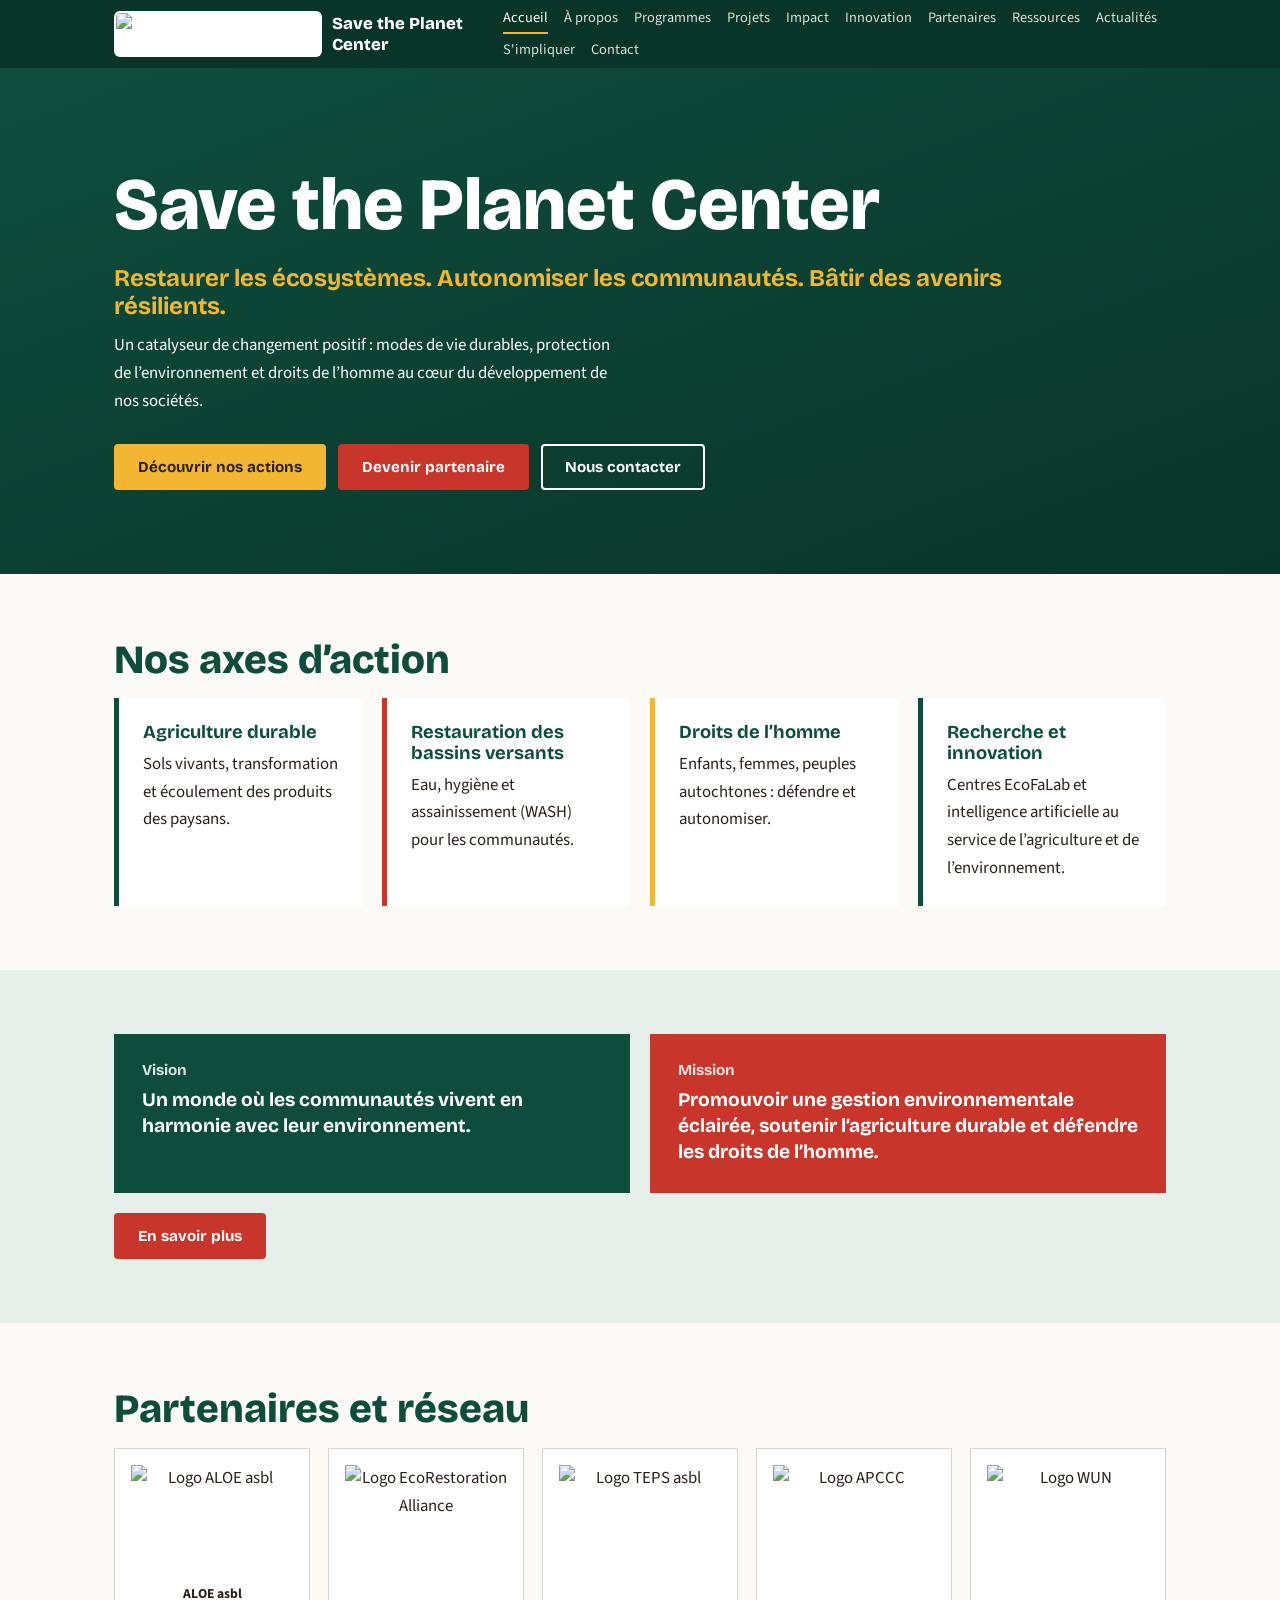
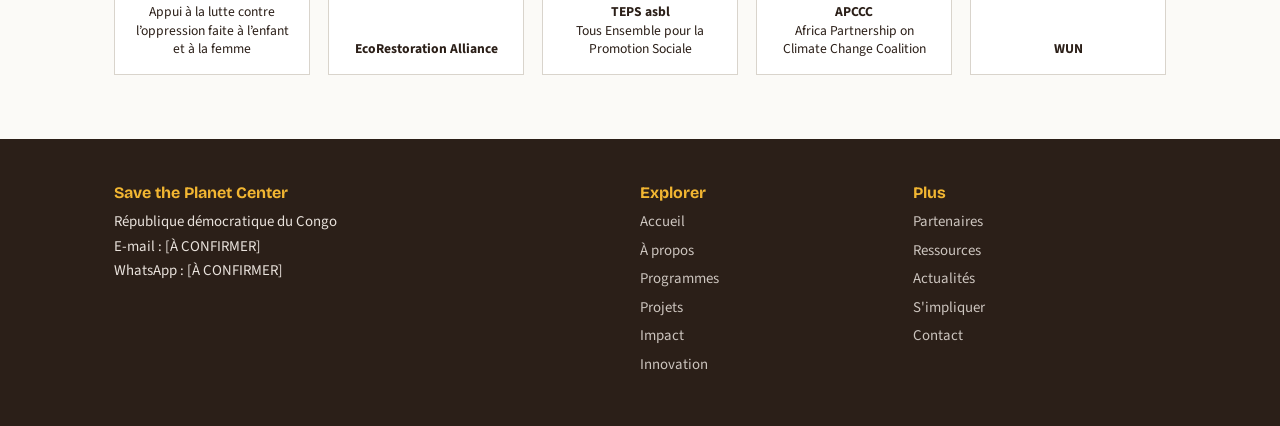
==== index.html @ e51d1721 "Add files via upload" ====
<!DOCTYPE html><html lang="fr"><head><meta charset="utf-8"><meta name="viewport" content="width=device-width,initial-scale=1"><title>Accueil | Save the Planet Center</title><meta name="description" content="Save the Planet Center : environnement, agriculture durable et droits de l’homme en République démocratique du Congo."><link rel="preconnect" href="https://fonts.googleapis.com"><link href="https://fonts.googleapis.com/css2?family=Bricolage+Grotesque:opsz,wght@12..96,700;12..96,800&family=Source+Sans+3:wght@400;600&display=swap" rel="stylesheet"><link rel="stylesheet" href="style.css"></head><body>
<header><div class="w nav"><a class="brand" href="index.html"><img src="images/logo.png" alt="Logo Save the Planet Center"><span>Save the Planet Center</span></a><button class="menu" aria-expanded="false" aria-controls="mn" onclick="var n=document.getElementById('mn');var o=n.classList.toggle('open');this.setAttribute('aria-expanded',o)">Menu</button><nav id="mn" aria-label="Menu principal"><ul><li><a href="index.html" aria-current=page>Accueil</a></li><li><a href="about.html">À propos</a></li><li><a href="programs.html">Programmes</a></li><li><a href="projects.html">Projets</a></li><li><a href="impact.html">Impact</a></li><li><a href="innovation.html">Innovation</a></li><li><a href="partners.html">Partenaires</a></li><li><a href="resources.html">Ressources</a></li><li><a href="news.html">Actualités</a></li><li><a href="get-involved.html">S'impliquer</a></li><li><a href="contact.html">Contact</a></li></ul></nav></div></header>
<main><section class="hero"><div class="w"><h1>Save the Planet Center</h1><p class="tag">Restaurer les écosystèmes. Autonomiser les communautés. Bâtir des avenirs résilients.</p>
<p>Un catalyseur de changement positif : modes de vie durables, protection de l’environnement et droits de l’homme au cœur du développement de nos sociétés.</p>
<div class="cta"><a class="btn sun" href="programs.html">Découvrir nos actions</a><a class="btn red" href="get-involved.html">Devenir partenaire</a><a class="btn gh" href="contact.html">Nous contacter</a></div></div></section>
<section><div class="w"><h2>Nos axes d’action</h2><div class="g g4"><article class="card"><h3>Agriculture durable</h3><p>Sols vivants, transformation et écoulement des produits des paysans.</p></article><article class="card"><h3>Restauration des bassins versants</h3><p>Eau, hygiène et assainissement (WASH) pour les communautés.</p></article><article class="card"><h3>Droits de l’homme</h3><p>Enfants, femmes, peuples autochtones : défendre et autonomiser.</p></article><article class="card"><h3>Recherche et innovation</h3><p>Centres EcoFaLab et intelligence artificielle au service de l’agriculture et de l’environnement.</p></article></div></div></section>
<section class="alt"><div class="w"><div class="vm"><div><h3>Vision</h3><p>Un monde où les communautés vivent en harmonie avec leur environnement.</p></div><div><h3>Mission</h3><p>Promouvoir une gestion environnementale éclairée, soutenir l’agriculture durable et défendre les droits de l’homme.</p></div></div><p style="margin-top:20px"><a class="btn red" href="about.html">En savoir plus</a></p></div></section>
<section><div class="w"><h2>Partenaires et réseau</h2><div class="logos"><figure><img src="images/aloe.png" alt="Logo ALOE asbl"><figcaption><strong>ALOE asbl</strong><br>Appui à la lutte contre l’oppression faite à l’enfant et à la femme</figcaption></figure><figure><img src="images/eco-restoration-alliance.png" alt="Logo EcoRestoration Alliance"><figcaption><strong>EcoRestoration Alliance</strong></figcaption></figure><figure><img src="images/teps.png" alt="Logo TEPS asbl"><figcaption><strong>TEPS asbl</strong><br>Tous Ensemble pour la Promotion Sociale</figcaption></figure><figure><img src="images/apccc.png" alt="Logo APCCC"><figcaption><strong>APCCC</strong><br>Africa Partnership on Climate Change Coalition</figcaption></figure><figure><img src="images/wun.png" alt="Logo WUN"><figcaption><strong>WUN</strong></figcaption></figure></div></div></section></main>
<footer><div class="w g"><div><h4>Save the Planet Center</h4><p>République démocratique du Congo<br>E-mail : [À CONFIRMER]<br>WhatsApp : [À CONFIRMER]</p></div><div><h4>Explorer</h4><a href="index.html">Accueil</a><a href="about.html">À propos</a><a href="programs.html">Programmes</a><a href="projects.html">Projets</a><a href="impact.html">Impact</a><a href="innovation.html">Innovation</a></div><div><h4>Plus</h4><a href="partners.html">Partenaires</a><a href="resources.html">Ressources</a><a href="news.html">Actualités</a><a href="get-involved.html">S'impliquer</a><a href="contact.html">Contact</a></div></div></footer></body></html>
---- style.css ----
:root{--c:#0E4D3C;--cd:#093528;--r:#C8352B;--s:#F2B632;--t:#2B1F18;--m:#E7EFEA;--p:#FBFAF7;--h:'Bricolage Grotesque',Georgia,sans-serif;--b:'Source Sans 3',Arial,sans-serif}
*{box-sizing:border-box;margin:0}body{font:400 1.05rem/1.65 var(--b);color:var(--t);background:var(--p)}
h1,h2,h3{font-family:var(--h);line-height:1.12}a{color:inherit}:focus-visible{outline:3px solid var(--s);outline-offset:3px}
.w{max-width:1100px;margin:0 auto;padding:0 24px}section{padding:64px 0}.alt{background:var(--m)}
h2{font-size:clamp(1.7rem,3.6vw,2.5rem);font-weight:800;color:var(--c);margin-bottom:16px}h3{font-size:1.15rem;color:var(--c);margin-bottom:8px}
.lead{max-width:66ch;margin-bottom:28px}
header{background:var(--cd);color:#fff;position:sticky;top:0;z-index:9}.nav{display:flex;align-items:center;justify-content:space-between;gap:14px;min-height:68px}
.brand{display:flex;align-items:center;gap:10px;text-decoration:none;font:800 1.05rem var(--h)}.brand img{height:46px;background:#fff;border-radius:6px;padding:2px}
nav ul{display:flex;flex-wrap:wrap;gap:4px 16px;list-style:none;padding:0}nav a{text-decoration:none;font-size:.9rem;opacity:.85;padding:4px 0;border-bottom:2px solid transparent}
nav a:hover,nav a[aria-current]{opacity:1;border-color:var(--s)}.menu{display:none;background:none;border:2px solid #fff;color:#fff;padding:8px 14px;font:700 .95rem var(--h);border-radius:4px;cursor:pointer}
.btn{display:inline-block;padding:12px 22px;border-radius:4px;font:700 .95rem var(--h);text-decoration:none;border:2px solid transparent}.red{background:var(--r);color:#fff}.sun{background:var(--s);color:var(--t)}.gh{border-color:#fff;color:#fff}
.hero,.banner{background:linear-gradient(160deg,var(--c),var(--cd));color:#fff}.hero{padding:96px 0 84px}.banner{padding:56px 0 44px;border-bottom:4px solid var(--s)}
.hero h1{font-size:clamp(2.4rem,6vw,4.6rem);font-weight:800}.banner h1{font-size:clamp(2rem,5vw,3.4rem);font-weight:800}
.tag{font:700 clamp(1.1rem,2.3vw,1.5rem) var(--h);color:var(--s);margin:18px 0 12px;max-width:36ch}.hero p,.banner p{max-width:62ch}.cta{display:flex;flex-wrap:wrap;gap:12px;margin-top:28px}
.g{display:grid;grid-template-columns:repeat(3,1fr);gap:20px}.g2{grid-template-columns:repeat(2,1fr)}.g4{grid-template-columns:repeat(4,1fr)}
.card{background:#fff;padding:24px;border-left:5px solid var(--c)}.card:nth-child(3n+2){border-color:var(--r)}.card:nth-child(3n){border-color:var(--s)}
.card ul,ol.n{padding-left:1.2rem}.card li,ol.n li{margin:4px 0}.meta{display:block;margin-top:10px;font-size:.86rem;color:#6b5d52}
.vm{display:grid;grid-template-columns:1fr 1fr;gap:20px}.vm div{padding:28px;background:var(--c);color:#fff}.vm div+div{background:var(--r)}.vm h3{color:#fff;opacity:.85;font-size:.95rem}.vm p{font:700 1.2rem/1.35 var(--h)}
.stats{display:grid;grid-template-columns:repeat(4,1fr);gap:28px 20px}.stats b{display:block;font:800 clamp(2rem,4vw,3rem) var(--h);color:var(--s);line-height:1}.dark{background:var(--cd);color:#fff}.dark h2{color:#fff}
.logos{display:grid;grid-template-columns:repeat(5,1fr);gap:18px;align-items:stretch}.logos figure{background:#fff;padding:16px;text-align:center;border:1px solid #d9d4cc;display:flex;flex-direction:column;justify-content:space-between;gap:10px}
.logos img{width:100%;height:110px;object-fit:contain}.logos figcaption{font-size:.85rem;line-height:1.35}
.fig img{width:100%;height:auto;border:1px solid #d9d4cc;background:#fff}
.todo{border:2px dashed var(--r);padding:12px 14px;color:#a8281f;font-size:.93rem;background:#fff}
form{display:grid;gap:14px;max-width:620px}label{display:grid;gap:5px;font-weight:600;font-size:.95rem}input,textarea{font:inherit;padding:11px;border:1.5px solid #b9b2aa;border-radius:3px}textarea{min-height:130px}
.join{background:var(--r);color:#fff}.join h2{color:#fff}.join .card{color:var(--t)}
footer{background:#2B1F18;color:#e9e2dc;padding:44px 0;font-size:.93rem}footer .g{grid-template-columns:2fr 1fr 1fr}footer a{display:block;text-decoration:none;margin:4px 0;opacity:.85}footer h4{font:700 1rem var(--h);color:var(--s);margin-bottom:8px}
@media(max-width:960px){.menu{display:block}nav{display:none;position:absolute;left:0;right:0;top:100%;background:var(--cd);padding:12px 24px 20px}nav.open{display:block}nav ul{flex-direction:column;gap:6px}header{position:relative}
.g,.g2,.g4,.stats,.vm,.logos,footer .g{grid-template-columns:1fr 1fr}}
@media(max-width:560px){.g,.g2,.g4,.stats,.vm,.logos,footer .g{grid-template-columns:1fr}section{padding:48px 0}}
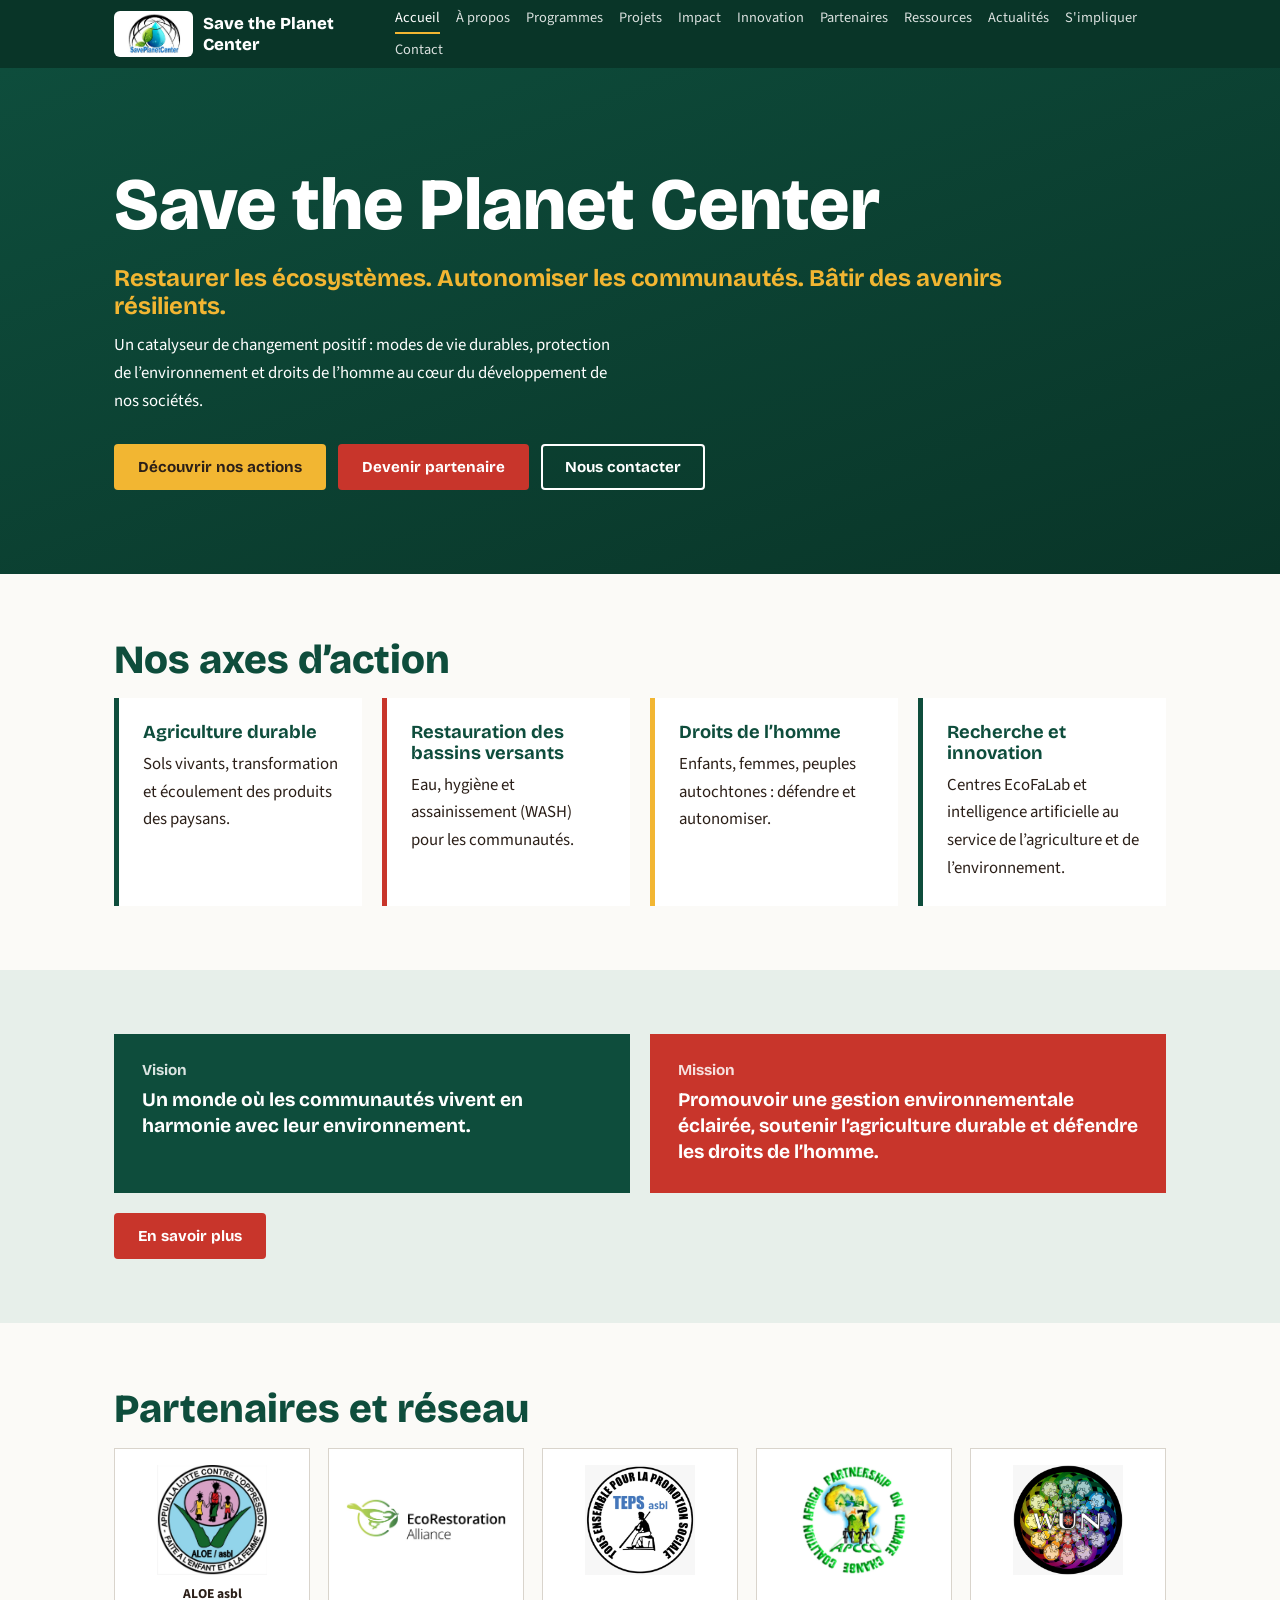
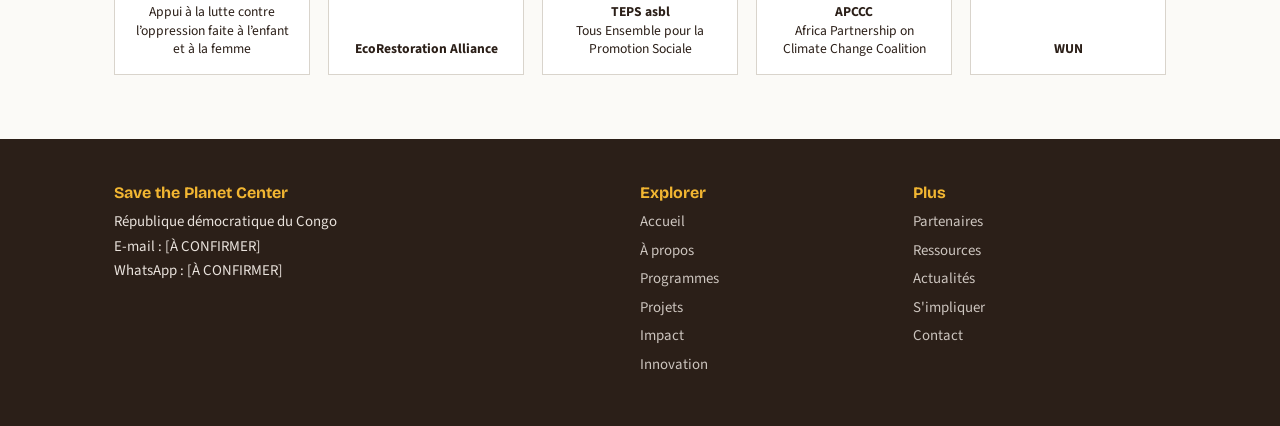
==== commit 653bd06d: "Add files via upload" ====
--- a/index.html
+++ b/index.html
@@ -1,9 +1,9 @@
 <!DOCTYPE html><html lang="fr"><head><meta charset="utf-8"><meta name="viewport" content="width=device-width,initial-scale=1"><title>Accueil | Save the Planet Center</title><meta name="description" content="Save the Planet Center : environnement, agriculture durable et droits de l’homme en République démocratique du Congo."><link rel="preconnect" href="https://fonts.googleapis.com"><link href="https://fonts.googleapis.com/css2?family=Bricolage+Grotesque:opsz,wght@12..96,700;12..96,800&family=Source+Sans+3:wght@400;600&display=swap" rel="stylesheet"><link rel="stylesheet" href="style.css"></head><body>
-<header><div class="w nav"><a class="brand" href="index.html"><img src="images/logo.png" alt="Logo Save the Planet Center"><span>Save the Planet Center</span></a><button class="menu" aria-expanded="false" aria-controls="mn" onclick="var n=document.getElementById('mn');var o=n.classList.toggle('open');this.setAttribute('aria-expanded',o)">Menu</button><nav id="mn" aria-label="Menu principal"><ul><li><a href="index.html" aria-current=page>Accueil</a></li><li><a href="about.html">À propos</a></li><li><a href="programs.html">Programmes</a></li><li><a href="projects.html">Projets</a></li><li><a href="impact.html">Impact</a></li><li><a href="innovation.html">Innovation</a></li><li><a href="partners.html">Partenaires</a></li><li><a href="resources.html">Ressources</a></li><li><a href="news.html">Actualités</a></li><li><a href="get-involved.html">S'impliquer</a></li><li><a href="contact.html">Contact</a></li></ul></nav></div></header>
+<header><div class="w nav"><a class="brand" href="index.html"><img src="logo.png" alt="Logo Save the Planet Center"><span>Save the Planet Center</span></a><button class="menu" aria-expanded="false" aria-controls="mn" onclick="var n=document.getElementById('mn');var o=n.classList.toggle('open');this.setAttribute('aria-expanded',o)">Menu</button><nav id="mn" aria-label="Menu principal"><ul><li><a href="index.html" aria-current=page>Accueil</a></li><li><a href="about.html">À propos</a></li><li><a href="programs.html">Programmes</a></li><li><a href="projects.html">Projets</a></li><li><a href="impact.html">Impact</a></li><li><a href="innovation.html">Innovation</a></li><li><a href="partners.html">Partenaires</a></li><li><a href="resources.html">Ressources</a></li><li><a href="news.html">Actualités</a></li><li><a href="get-involved.html">S'impliquer</a></li><li><a href="contact.html">Contact</a></li></ul></nav></div></header>
 <main><section class="hero"><div class="w"><h1>Save the Planet Center</h1><p class="tag">Restaurer les écosystèmes. Autonomiser les communautés. Bâtir des avenirs résilients.</p>
 <p>Un catalyseur de changement positif : modes de vie durables, protection de l’environnement et droits de l’homme au cœur du développement de nos sociétés.</p>
 <div class="cta"><a class="btn sun" href="programs.html">Découvrir nos actions</a><a class="btn red" href="get-involved.html">Devenir partenaire</a><a class="btn gh" href="contact.html">Nous contacter</a></div></div></section>
 <section><div class="w"><h2>Nos axes d’action</h2><div class="g g4"><article class="card"><h3>Agriculture durable</h3><p>Sols vivants, transformation et écoulement des produits des paysans.</p></article><article class="card"><h3>Restauration des bassins versants</h3><p>Eau, hygiène et assainissement (WASH) pour les communautés.</p></article><article class="card"><h3>Droits de l’homme</h3><p>Enfants, femmes, peuples autochtones : défendre et autonomiser.</p></article><article class="card"><h3>Recherche et innovation</h3><p>Centres EcoFaLab et intelligence artificielle au service de l’agriculture et de l’environnement.</p></article></div></div></section>
 <section class="alt"><div class="w"><div class="vm"><div><h3>Vision</h3><p>Un monde où les communautés vivent en harmonie avec leur environnement.</p></div><div><h3>Mission</h3><p>Promouvoir une gestion environnementale éclairée, soutenir l’agriculture durable et défendre les droits de l’homme.</p></div></div><p style="margin-top:20px"><a class="btn red" href="about.html">En savoir plus</a></p></div></section>
-<section><div class="w"><h2>Partenaires et réseau</h2><div class="logos"><figure><img src="images/aloe.png" alt="Logo ALOE asbl"><figcaption><strong>ALOE asbl</strong><br>Appui à la lutte contre l’oppression faite à l’enfant et à la femme</figcaption></figure><figure><img src="images/eco-restoration-alliance.png" alt="Logo EcoRestoration Alliance"><figcaption><strong>EcoRestoration Alliance</strong></figcaption></figure><figure><img src="images/teps.png" alt="Logo TEPS asbl"><figcaption><strong>TEPS asbl</strong><br>Tous Ensemble pour la Promotion Sociale</figcaption></figure><figure><img src="images/apccc.png" alt="Logo APCCC"><figcaption><strong>APCCC</strong><br>Africa Partnership on Climate Change Coalition</figcaption></figure><figure><img src="images/wun.png" alt="Logo WUN"><figcaption><strong>WUN</strong></figcaption></figure></div></div></section></main>
+<section><div class="w"><h2>Partenaires et réseau</h2><div class="logos"><figure><img src="aloe.png" alt="Logo ALOE asbl"><figcaption><strong>ALOE asbl</strong><br>Appui à la lutte contre l’oppression faite à l’enfant et à la femme</figcaption></figure><figure><img src="eco-restoration-alliance.png" alt="Logo EcoRestoration Alliance"><figcaption><strong>EcoRestoration Alliance</strong></figcaption></figure><figure><img src="teps.png" alt="Logo TEPS asbl"><figcaption><strong>TEPS asbl</strong><br>Tous Ensemble pour la Promotion Sociale</figcaption></figure><figure><img src="apccc.png" alt="Logo APCCC"><figcaption><strong>APCCC</strong><br>Africa Partnership on Climate Change Coalition</figcaption></figure><figure><img src="wun.png" alt="Logo WUN"><figcaption><strong>WUN</strong></figcaption></figure></div></div></section></main>
 <footer><div class="w g"><div><h4>Save the Planet Center</h4><p>République démocratique du Congo<br>E-mail : [À CONFIRMER]<br>WhatsApp : [À CONFIRMER]</p></div><div><h4>Explorer</h4><a href="index.html">Accueil</a><a href="about.html">À propos</a><a href="programs.html">Programmes</a><a href="projects.html">Projets</a><a href="impact.html">Impact</a><a href="innovation.html">Innovation</a></div><div><h4>Plus</h4><a href="partners.html">Partenaires</a><a href="resources.html">Ressources</a><a href="news.html">Actualités</a><a href="get-involved.html">S'impliquer</a><a href="contact.html">Contact</a></div></div></footer></body></html>
